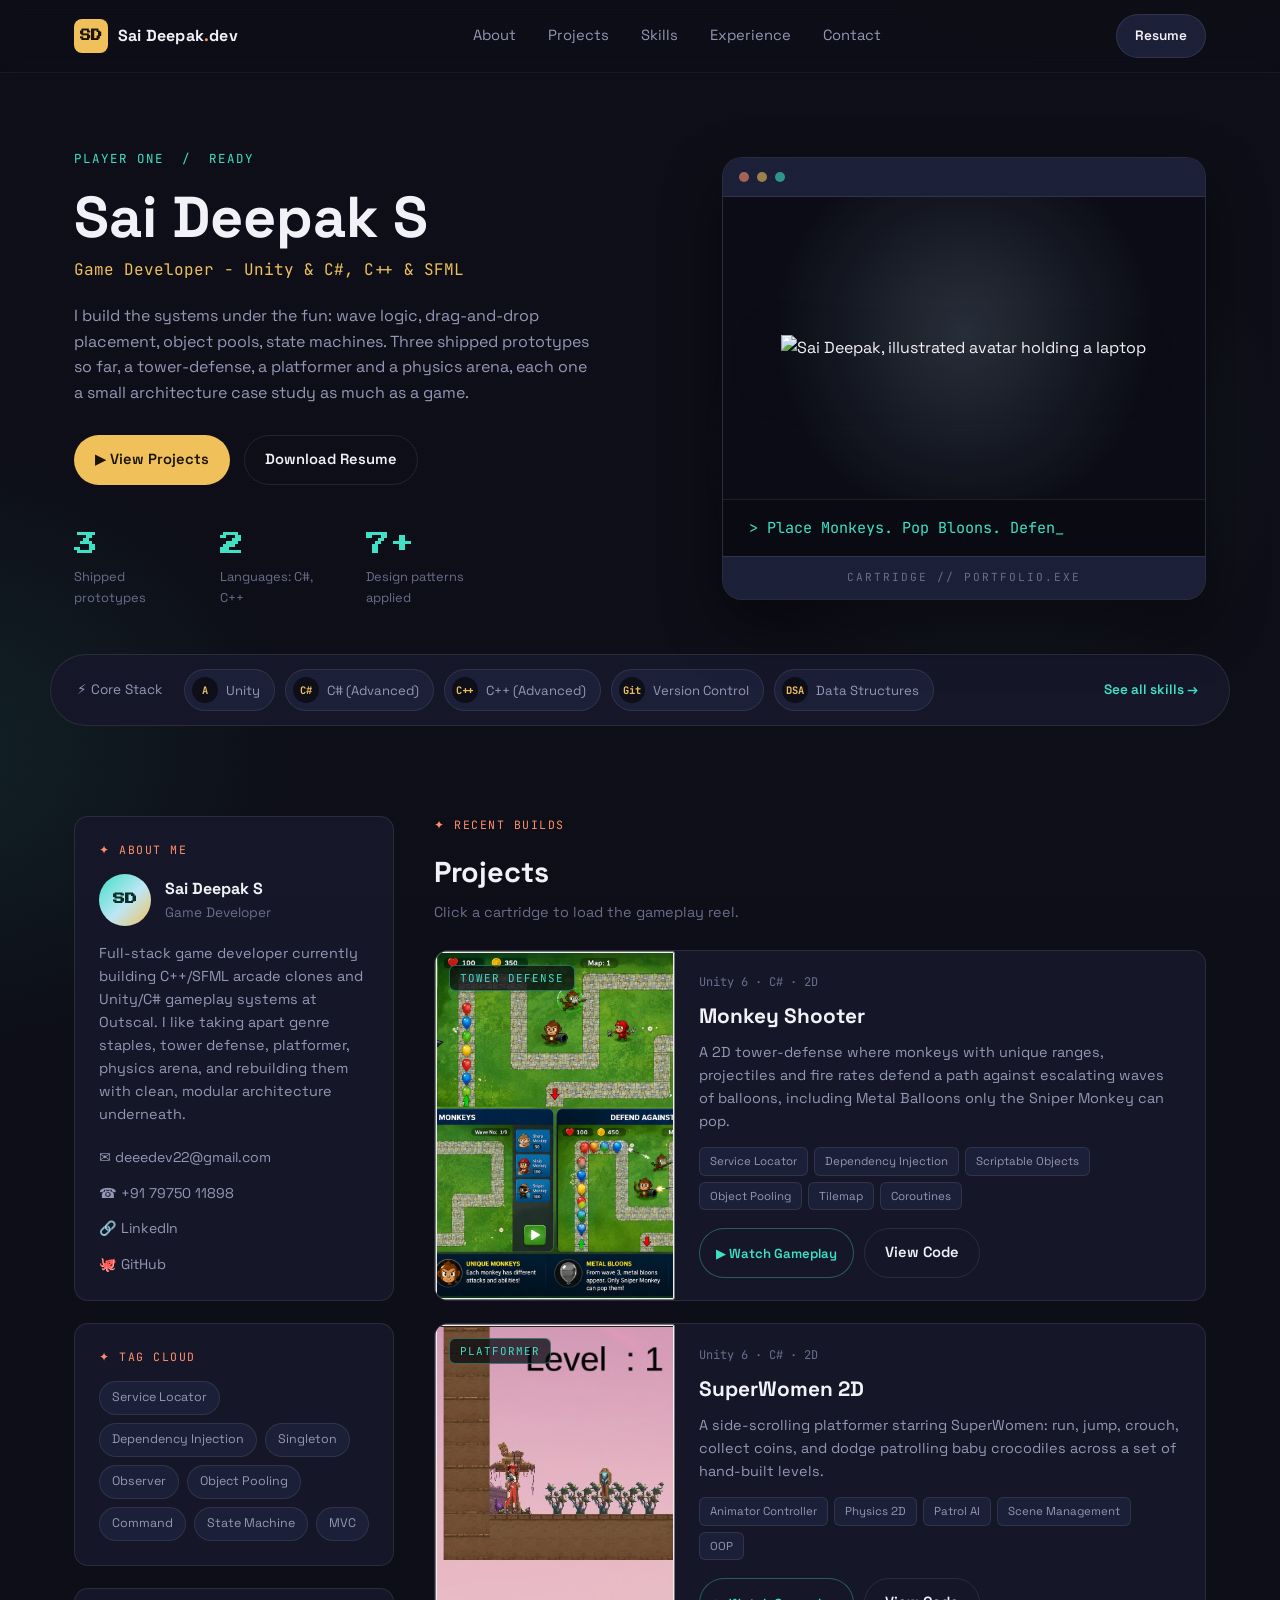
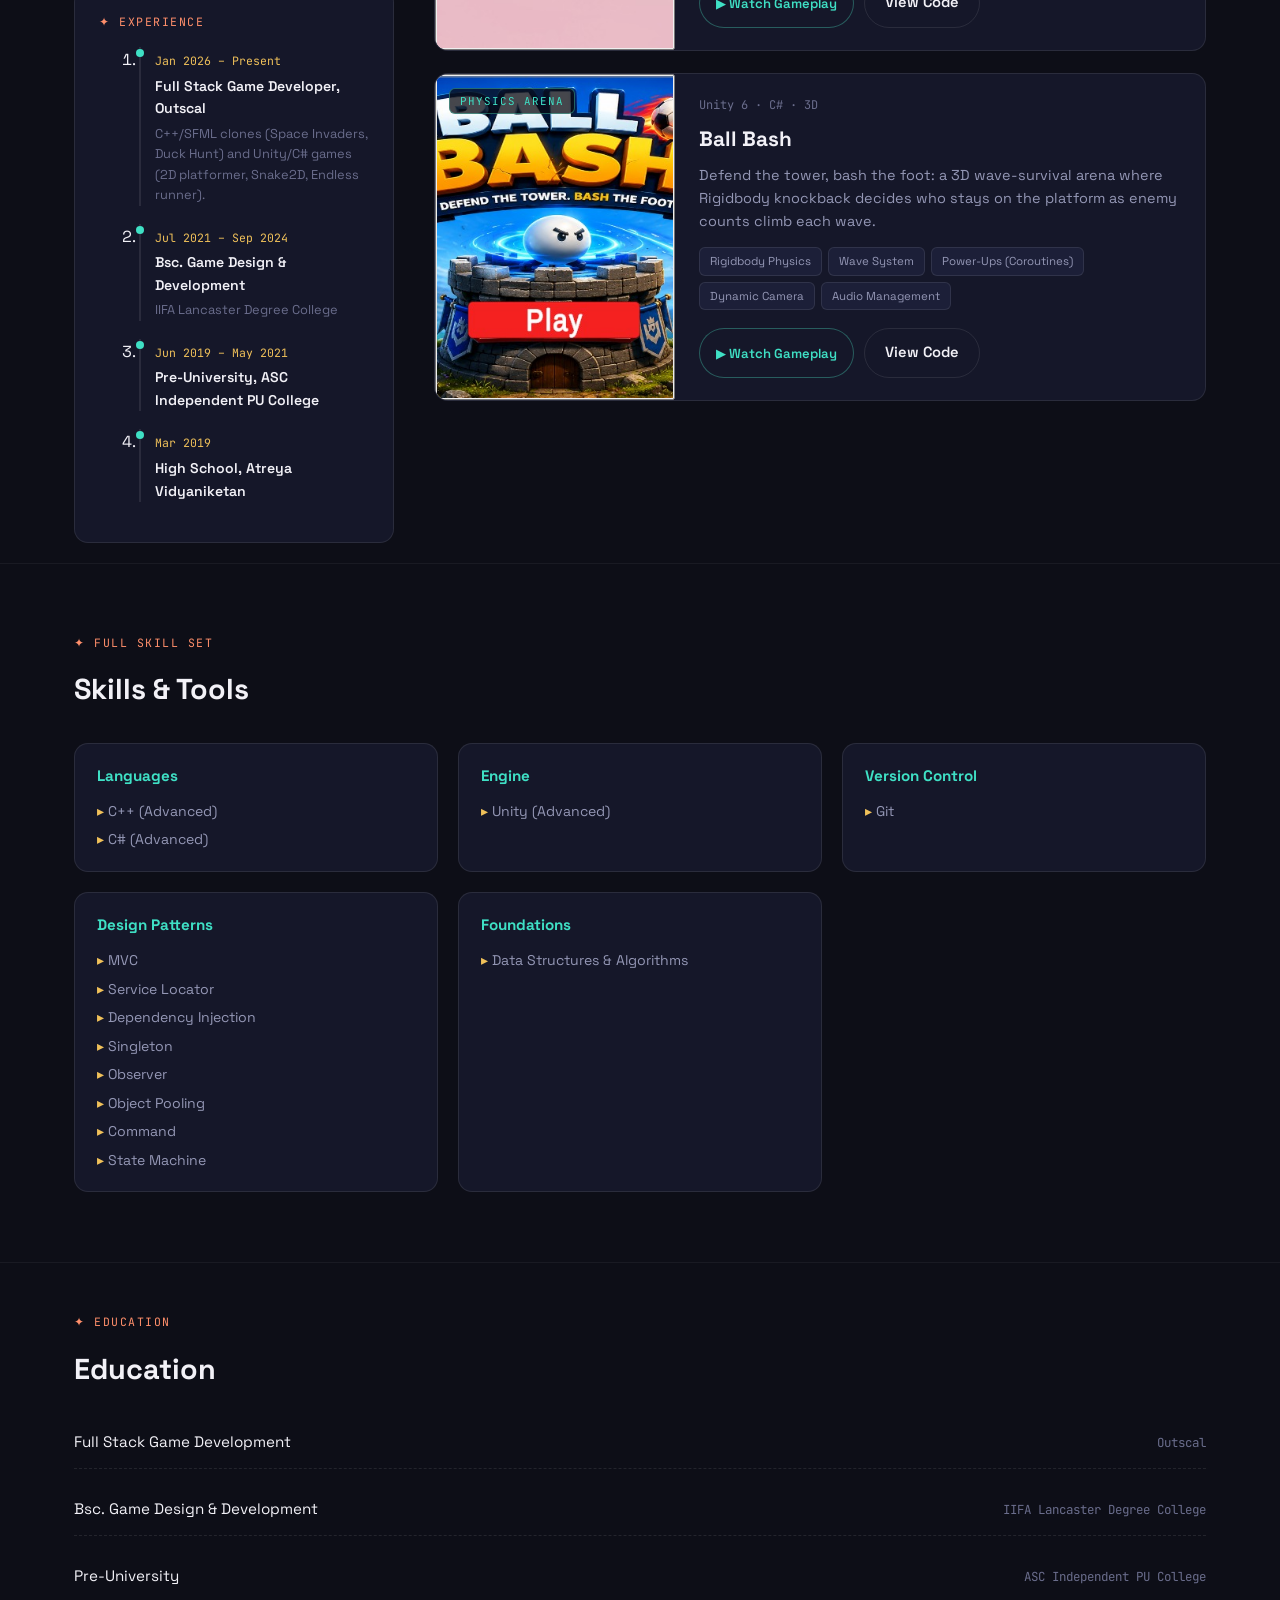
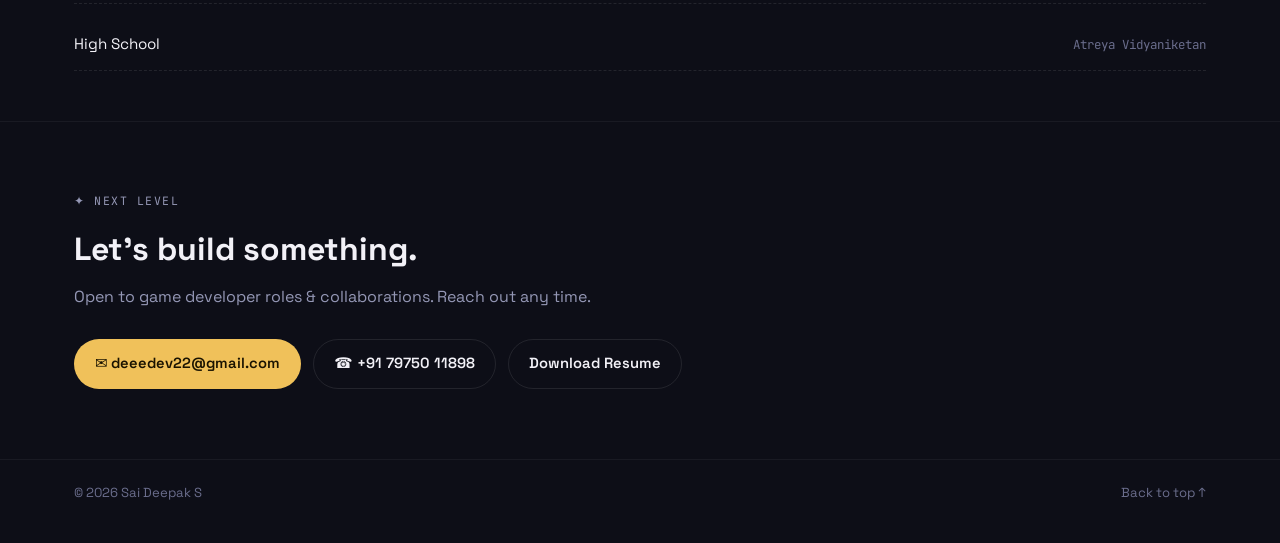
==== index.html @ 789a43ec "start" ====
<!DOCTYPE html>
<html lang="en">
<head>
<meta charset="UTF-8" />
<meta name="viewport" content="width=device-width, initial-scale=1.0" />
<title>Sai Deepak S - Game Developer</title>
<meta name="description" content="Sai Deepak S - Unity &amp; C# game developer. Monkey Shooter, SuperWomen 2D, Ball Bash and more." />

<link rel="preconnect" href="https://fonts.googleapis.com">
<link rel="preconnect" href="https://fonts.gstatic.com" crossorigin>
<link href="https://fonts.googleapis.com/css2?family=Press+Start+2P&family=Space+Grotesk:wght@400;500;600;700&family=JetBrains+Mono:wght@400;500&display=swap" rel="stylesheet">

<link rel="stylesheet" href="style.css" />
</head>
<body>

<div class="scanlines" aria-hidden="true"></div>

<header class="navbar" id="top">
  <div class="wrap navbar__inner">
    <a href="#top" class="logo">
      <span class="logo__mark">SD</span>
      <span class="logo__text">Sai Deepak<span class="logo__dot">.</span>dev</span>
    </a>

    <nav class="navlinks" id="navlinks">
      <a href="#about">About</a>
      <a href="#projects">Projects</a>
      <a href="#skills">Skills</a>
      <a href="#experience">Experience</a>
      <a href="#contact">Contact</a>
    </nav>

    <div class="navbar__actions">
      <a class="btn btn--ghost" href="assets/DeepakSubramanian_Resume.pdf" target="_blank" rel="noopener">Resume</a>
      <button class="navtoggle" id="navToggle" aria-label="Toggle menu" aria-expanded="false">
        <span></span><span></span><span></span>
      </button>
    </div>
  </div>
</header>

<section class="hero" id="about">
  <div class="wrap hero__inner">
    <div class="hero__text" data-reveal>
      <p class="eyebrow">PLAYER ONE &nbsp;/&nbsp; READY</p>
      <h1 class="hero__title">Sai Deepak S</h1>
      <p class="hero__role">Game Developer - Unity &amp; C#, C++ &amp; SFML</p>
      <p class="hero__bio">
        I build the systems under the fun: wave logic, drag‑and‑drop placement,
        object pools, state machines. Three shipped prototypes so far,
        a tower-defense, a platformer and a physics arena, each one a small
        architecture case study as much as a game.
      </p>

      <div class="hero__cta">
        <a href="#projects" class="btn btn--primary">▶ View Projects</a>
        <a href="assets/DeepakSubramanian_Resume.pdf" target="_blank" rel="noopener" class="btn btn--outline">Download Resume</a>
      </div>

      <dl class="hero__stats">
        <div><dt>3</dt><dd>Shipped prototypes</dd></div>
        <div><dt>2</dt><dd>Languages: C#, C++</dd></div>
        <div><dt>7+</dt><dd>Design patterns applied</dd></div>
      </dl>
    </div>

    <div class="hero__console" data-reveal>
      <div class="console">
        <div class="console__bezel">
          <div class="console__dot"></div>
          <div class="console__dot"></div>
          <div class="console__dot"></div>
        </div>
        <div class="console__screen console__screen--avatar">
          <picture>
            <img src="assets/avathar.png" alt="Sai Deepak, illustrated avatar holding a laptop" class="avatar-portrait" />
          </picture>
        </div>
        <div class="console__terminal">
          <p class="console__line">&gt; <span id="typewriter"></span><span class="cursor">_</span></p>
        </div>
        <div class="console__label">CARTRIDGE&nbsp;// PORTFOLIO.EXE</div>
      </div>
    </div>
  </div>
</section>

<section class="techstrip" aria-label="Core tech stack">
  <div class="wrap techstrip__inner">
    <p class="techstrip__label">⚡ Core Stack</p>
    <ul class="pillrow">
      <li class="pill"><span class="pill__count">A</span>Unity</li>
      <li class="pill"><span class="pill__count">C#</span>C# (Advanced)</li>
      <li class="pill"><span class="pill__count">C++</span>C++ (Advanced)</li>
      <li class="pill"><span class="pill__count">Git</span>Version Control</li>
      <li class="pill"><span class="pill__count">DSA</span>Data Structures</li>
    </ul>
    <a href="#skills" class="btn btn--small">See all skills →</a>
  </div>
</section>

<main class="wrap layout">

  <aside class="sidebar">

    <div class="card card--about">
      <p class="card__kicker">✦ About Me</p>
      <div class="about__top">
        <div class="avatar">SD</div>
        <div>
          <p class="about__name">Sai Deepak S</p>
          <p class="about__role">Game Developer</p>
        </div>
      </div>
      <p class="about__bio">
        Full-stack game developer currently building C++/SFML arcade clones
        and Unity/C# gameplay systems at Outscal. I like taking apart genre
        staples, tower defense, platformer, physics arena, and rebuilding
        them with clean, modular architecture underneath.
      </p>
      <ul class="about__links">
        <li><a href="mailto:deeedev22@gmail.com">✉ deeedev22@gmail.com</a></li>
        <li><a href="tel:+917975011898">☎ +91 79750 11898</a></li>
        <li><a href="https://www.linkedin.com/in/deepak-subramanian-85417341a/" target="_blank" rel="noopener">🔗 LinkedIn</a></li>
        <li><a href="https://github.com/DeepakSubramanian22" target="_blank" rel="noopener">🐙 GitHub</a></li>
      </ul>
    </div>

    <div class="card">
      <p class="card__kicker">✦ Tag Cloud</p>
      <ul class="tagcloud">
        <li>Service Locator</li>
        <li>Dependency Injection</li>
        <li>Singleton</li>
        <li>Observer</li>
        <li>Object Pooling</li>
        <li>Command</li>
        <li>State Machine</li>
        <li>MVC</li>
      </ul>
    </div>

    <div class="card" id="experience">
      <p class="card__kicker">✦ Experience</p>
      <ol class="timeline">
        <li>
          <span class="timeline__date">Jan 2026 – Present</span>
          <p class="timeline__role">Full Stack Game Developer, Outscal</p>
          <p class="timeline__desc">C++/SFML clones (Space Invaders, Duck Hunt) and Unity/C# games (2D platformer, Snake2D, Endless runner).</p>
        </li>
        <li>
          <span class="timeline__date">Jul 2021 – Sep 2024</span>
          <p class="timeline__role">Bsc. Game Design &amp; Development</p>
          <p class="timeline__desc">IIFA Lancaster Degree College</p>
        </li>
        <li>
          <span class="timeline__date">Jun 2019 – May 2021</span>
          <p class="timeline__role">Pre‑University, ASC Independent PU College</p>
        </li>
        <li>
          <span class="timeline__date">Mar 2019</span>
          <p class="timeline__role">High School, Atreya Vidyaniketan</p>
        </li>
      </ol>
    </div>

  </aside>

  <section class="projects" id="projects">
    <div class="projects__head">
      <p class="card__kicker">✦ Recent Builds</p>
      <h2>Projects</h2>
      <p class="projects__sub">Click a cartridge to load the gameplay reel.</p>
    </div>

    <div class="cartlist" id="cartlist">
    </div>
  </section>

</main>

<section class="skills" id="skills">
  <div class="wrap">
    <p class="card__kicker">✦ Full Skill Set</p>
    <h2>Skills &amp; Tools</h2>

    <div class="skillsgrid">
      <div class="skillblock">
        <h3>Languages</h3>
        <ul><li>C++ (Advanced)</li><li>C# (Advanced)</li></ul>
      </div>
      <div class="skillblock">
        <h3>Engine</h3>
        <ul><li>Unity (Advanced)</li></ul>
      </div>
      <div class="skillblock">
        <h3>Version Control</h3>
        <ul><li>Git</li></ul>
      </div>
      <div class="skillblock">
        <h3>Design Patterns</h3>
        <ul><li>MVC</li><li>Service Locator</li><li>Dependency Injection</li><li>Singleton</li><li>Observer</li><li>Object Pooling</li><li>Command</li><li>State Machine</li></ul>
      </div>
      <div class="skillblock">
        <h3>Foundations</h3>
        <ul><li>Data Structures &amp; Algorithms</li></ul>
      </div>
    </div>
  </div>
</section>

<section class="education">
  <div class="wrap">
    <p class="card__kicker">✦ Education</p>
    <h2>Education</h2>
    <ul class="edulist">
      <li><span>Full Stack Game Development</span><small>Outscal</small></li>
      <li><span>Bsc. Game Design &amp; Development</span><small>IIFA Lancaster Degree College</small></li>
      <li><span>Pre‑University</span><small>ASC Independent PU College</small></li>
      <li><span>High School</span><small>Atreya Vidyaniketan</small></li>
    </ul>
  </div>
</section>

<section class="contact" id="contact">
  <div class="wrap contact__inner">
    <div>
      <p class="card__kicker">✦ Next Level</p>
      <h2>Let's build something.</h2>
      <p>Open to game developer roles &amp; collaborations. Reach out any time.</p>
    </div>
    <div class="contact__actions">
      <a class="btn btn--primary" href="mailto:deeedev22@gmail.com">✉ deeedev22@gmail.com</a>
      <a class="btn btn--outline" href="tel:+917975011898">☎ +91 79750 11898</a>
      <a class="btn btn--outline" href="assets/DeepakSubramanian_Resume.pdf" target="_blank" rel="noopener">Download Resume</a>
    </div>
  </div>
</section>

<footer class="footer">
  <div class="wrap footer__inner">
    <span>© <span id="year"></span> Sai Deepak S</span>
    <a href="#top">Back to top ↑</a>
  </div>
</footer>

<div class="modal" id="modal" aria-hidden="true">
  <div class="modal__backdrop" data-close></div>
  <div class="modal__panel console console--modal" role="dialog" aria-modal="true" aria-labelledby="modalTitle">
    <div class="console__bezel">
      <div class="console__dot"></div>
      <div class="console__dot"></div>
      <div class="console__dot"></div>
      <button class="modal__close" data-close aria-label="Close">✕</button>
    </div>
    <div class="console__screen console__screen--video">
      <video id="modalVideo" controls playsinline preload="none">
        Your browser does not support the video tag.
      </video>
      <div class="console__nofile" id="noFileMsg" hidden>
        <p>NO SIGNAL</p>
        <p class="console__nofile-sub">Drop <code id="missingFile">video.mp4</code> into <code>assets/videos/</code> to load this reel.</p>
      </div>
    </div>
    <div class="console__label" id="modalTitle">NOW PLAYING</div>
  </div>
</div>

<script src="script.js"></script>
</body>
</html>
---- style.css ----
:root{
  --bg:            #0D0E17;
  --surface:       #151729;
  --surface-2:     #1C1F38;
  --border:        rgba(255,255,255,0.09);
  --border-soft:   rgba(255,255,255,0.05);

  --amber:         #F0C15A;
  --teal:          #3FE0C5;
  --pink:          #FF8F6B;
  --skyglow:       #BFE6F5;

  --text:          #F2F1F7;
  --text-muted:    #9497B5;
  --text-faint:    #6A6D8C;

  --font-display:  'Press Start 2P', monospace;
  --font-body:     'Space Grotesk', system-ui, sans-serif;
  --font-mono:     'JetBrains Mono', monospace;

  --radius-lg: 20px;
  --radius-md: 14px;
  --radius-sm: 8px;

  --maxw: 1180px;
}

*{ box-sizing:border-box; }
html{ scroll-behavior:smooth; }
body{
  margin:0;
  background:var(--bg);
  color:var(--text);
  font-family:var(--font-body);
  line-height:1.6;
  -webkit-font-smoothing:antialiased;
}
img{ max-width:100%; display:block; }
a{ color:inherit; text-decoration:none; }
ul{ margin:0; padding:0; list-style:none; }
h1,h2,h3{ margin:0; font-weight:700; }
p{ margin:0; }

.wrap{
  max-width:var(--maxw);
  margin:0 auto;
  padding:0 24px;
}

@media (prefers-reduced-motion: reduce){
  *{ animation-duration:0.001ms !important; animation-iteration-count:1 !important; transition-duration:0.001ms !important; scroll-behavior:auto !important; }
}

body{
  background-image:
    radial-gradient(600px 400px at 85% -5%, rgba(240,193,90,0.10), transparent 60%),
    radial-gradient(600px 500px at -5% 20%, rgba(63,224,197,0.09), transparent 60%),
    radial-gradient(500px 420px at 78% 12%, rgba(191,230,245,0.07), transparent 60%);
  background-repeat:no-repeat;
}

.scanlines{
  position:fixed; inset:0; pointer-events:none; z-index:2000;
  background:repeating-linear-gradient(
    to bottom,
    rgba(255,255,255,0.018) 0px,
    rgba(255,255,255,0.018) 1px,
    transparent 1px,
    transparent 3px
  );
  mix-blend-mode:overlay;
  opacity:0.5;
}

.btn{
  display:inline-flex; align-items:center; gap:6px;
  font-family:var(--font-body); font-weight:600; font-size:0.92rem;
  padding:12px 20px; border-radius:999px;
  border:1px solid transparent; cursor:pointer;
  transition:transform .15s ease, box-shadow .15s ease, background .15s ease, color .15s ease;
  white-space:nowrap;
}
.btn:hover{ transform:translateY(-2px); }
.btn:active{ transform:translateY(0); }

.btn--primary{
  background:var(--amber); color:#1A1300;
  box-shadow:0 0 0 0 rgba(255,184,77,0.0);
}
.btn--primary:hover{ box-shadow:0 8px 24px rgba(255,184,77,0.28); }

.btn--outline{
  background:transparent; color:var(--text);
  border:1px solid var(--border);
}
.btn--outline:hover{ border-color:var(--teal); color:var(--teal); }

.btn--ghost{
  background:var(--surface-2); color:var(--text);
  border:1px solid var(--border);
  font-size:0.85rem; padding:10px 18px;
}
.btn--ghost:hover{ border-color:var(--amber); color:var(--amber); }

.btn--small{
  background:transparent; color:var(--teal);
  padding:8px 4px; font-size:0.85rem;
}
.btn--small:hover{ text-decoration:underline; }

.btn--cart{
  background:var(--surface); color:var(--teal);
  border:1px solid rgba(76,224,192,0.35);
  font-size:0.82rem; padding:10px 16px;
}
.btn--cart:hover{ background:rgba(76,224,192,0.12); }

.navbar{
  position:sticky; top:0; z-index:1000;
  background:rgba(13,14,23,0.85);
  backdrop-filter:blur(10px);
  border-bottom:1px solid var(--border-soft);
}
.navbar__inner{
  display:flex; align-items:center; justify-content:space-between;
  height:72px;
}
.logo{ display:flex; align-items:center; gap:10px; font-weight:700; }
.logo__mark{
  display:grid; place-items:center;
  width:34px; height:34px; border-radius:8px;
  background:var(--amber); color:#1A1300;
  font-family:var(--font-display); font-size:0.7rem;
}
.logo__text{ font-size:1rem; letter-spacing:0.2px; }
.logo__dot{ color:var(--pink); }

.navlinks{ display:flex; gap:32px; }
.navlinks a{ font-size:0.92rem; color:var(--text-muted); transition:color .15s; }
.navlinks a:hover{ color:var(--teal); }

.navbar__actions{ display:flex; align-items:center; gap:14px; }
.navtoggle{
  display:none; flex-direction:column; gap:5px;
  background:none; border:none; cursor:pointer; padding:6px;
}
.navtoggle span{ width:22px; height:2px; background:var(--text); border-radius:2px; }

.hero{ padding:76px 0 40px; }
.hero__inner{
  display:grid; grid-template-columns:1.1fr 0.9fr; gap:56px; align-items:center;
}
.eyebrow{
  font-family:var(--font-mono); font-size:0.78rem; letter-spacing:2px;
  color:var(--teal); margin-bottom:18px; text-transform:uppercase;
}
.hero__title{
  font-size:clamp(2.4rem, 5vw, 3.6rem); line-height:1.05;
  margin-bottom:10px;
}
.hero__role{
  font-family:var(--font-mono); color:var(--amber);
  font-size:1rem; margin-bottom:20px;
}
.hero__bio{ color:var(--text-muted); max-width:520px; margin-bottom:30px; }
.hero__cta{ display:flex; gap:14px; flex-wrap:wrap; margin-bottom:40px; }

.hero__stats{ display:flex; gap:36px; margin:0; }
.hero__stats dt{
  font-family:var(--font-display); font-size:1.5rem; color:var(--teal); margin-bottom:4px;
}
.hero__stats dd{ margin:0; font-size:0.8rem; color:var(--text-faint); max-width:110px; }

.console{
  background:var(--surface);
  border:1px solid var(--border);
  border-radius:var(--radius-lg);
  padding:0;
  box-shadow:0 24px 60px rgba(0,0,0,0.45);
  overflow:hidden;
}
.console__bezel{
  display:flex; gap:8px; align-items:center;
  padding:14px 16px; background:var(--surface-2);
  border-bottom:1px solid var(--border);
  position:relative;
}
.console__dot{ width:10px; height:10px; border-radius:50%; background:var(--text-faint); opacity:0.6; }
.console__dot:nth-child(1){ background:var(--pink); }
.console__dot:nth-child(2){ background:var(--amber); }
.console__dot:nth-child(3){ background:var(--teal); }

.console__screen{
  aspect-ratio:16/10;
  background:
    radial-gradient(circle at 30% 20%, rgba(63,224,197,0.10), transparent 55%),
    #090A12;
  display:flex; align-items:flex-start; justify-content:flex-start;
  padding:26px;
  position:relative;
}

.console__screen--avatar{
  align-items:center; justify-content:center;
  padding:18px;
  background:
    radial-gradient(circle at 50% 45%, rgba(191,230,245,0.16), transparent 65%),
    #0B0C16;
}
.avatar-portrait{
  width:100%; height:100%; object-fit:contain;
  filter:drop-shadow(0 18px 30px rgba(0,0,0,0.35));
}

.console__terminal{
  padding:16px 26px;
  background:#090A12;
  border-top:1px solid var(--border);
}
.console__line{
  font-family:var(--font-mono); color:var(--teal); font-size:0.95rem; margin:0;
}
.cursor{ animation:blink 1s steps(1) infinite; }
@keyframes blink{ 50%{ opacity:0; } }

.console__label{
  font-family:var(--font-mono); font-size:0.7rem; letter-spacing:2px;
  color:var(--text-faint); text-align:center; padding:12px;
  border-top:1px solid var(--border);
  background:var(--surface-2);
}

.techstrip{ padding:6px 0 30px; }
.techstrip__inner{
  background:var(--surface);
  border:1px solid var(--border);
  border-radius:999px;
  display:flex; align-items:center; gap:22px;
  padding:14px 26px;
  flex-wrap:wrap;
}
.techstrip__label{ font-size:0.85rem; color:var(--text-muted); white-space:nowrap; }
.pillrow{ display:flex; gap:10px; flex-wrap:wrap; flex:1; }
.pill{
  display:flex; align-items:center; gap:8px;
  background:var(--surface-2); border:1px solid var(--border);
  border-radius:999px; padding:7px 14px 7px 7px;
  font-size:0.82rem; color:var(--text-muted);
}
.pill__count{
  display:grid; place-items:center;
  width:26px; height:26px; border-radius:50%;
  background:var(--bg); color:var(--amber);
  font-family:var(--font-mono); font-size:0.65rem; font-weight:700;
}

.layout{
  display:grid;
  grid-template-columns:320px 1fr;
  gap:40px;
  padding:60px 24px 20px;
}
.sidebar{ display:flex; flex-direction:column; gap:22px; }
.sidebar .card{ position:relative; }
.sidebar > .card:first-child{ position:sticky; top:96px; }

.card{
  background:var(--surface);
  border:1px solid var(--border);
  border-radius:var(--radius-md);
  padding:24px;
}
.card__kicker{
  font-family:var(--font-mono); font-size:0.72rem; letter-spacing:1.5px;
  color:var(--pink); text-transform:uppercase; margin-bottom:14px;
}

.about__top{ display:flex; align-items:center; gap:14px; margin-bottom:16px; }
.avatar{
  width:52px; height:52px; border-radius:50%;
  background:linear-gradient(135deg, var(--teal), var(--skyglow) 55%, var(--amber));
  display:grid; place-items:center; font-weight:700; color:#0B2E28;
  font-family:var(--font-display); font-size:0.75rem;
  flex-shrink:0;
}
.about__name{ font-weight:700; }
.about__role{ color:var(--text-faint); font-size:0.85rem; }
.about__bio{ color:var(--text-muted); font-size:0.9rem; margin-bottom:18px; }
.about__links{ display:flex; flex-direction:column; gap:10px; }
.about__links a{ font-size:0.88rem; color:var(--text-muted); transition:color .15s; }
.about__links a:hover{ color:var(--teal); }

.tagcloud{ display:flex; flex-wrap:wrap; gap:8px; }
.tagcloud li{
  font-size:0.78rem; padding:6px 12px; border-radius:999px;
  background:var(--surface-2); color:var(--text-muted);
  border:1px solid var(--border);
}

.timeline{ display:flex; flex-direction:column; gap:18px; }
.timeline li{ border-left:2px solid var(--border); padding-left:14px; position:relative; }
.timeline li::before{
  content:''; position:absolute; left:-5px; top:2px;
  width:8px; height:8px; border-radius:50%; background:var(--teal);
}
.timeline__date{ font-family:var(--font-mono); font-size:0.72rem; color:var(--amber); }
.timeline__role{ font-size:0.88rem; font-weight:600; margin-top:2px; }
.timeline__desc{ font-size:0.8rem; color:var(--text-faint); margin-top:4px; }

.projects__head h2{ font-size:1.8rem; margin:6px 0 6px; }
.projects__sub{ color:var(--text-faint); font-size:0.9rem; margin-bottom:26px; }

.cartlist{ display:flex; flex-direction:column; gap:22px; }

.cart{
  display:grid;
  grid-template-columns:240px 1fr;
  background:var(--surface);
  border:1px solid var(--border);
  border-radius:var(--radius-md);
  overflow:hidden;
  transition:border-color .2s ease, transform .2s ease, box-shadow .2s ease;
}
.cart:hover{
  border-color:rgba(76,224,192,0.4);
  transform:translateY(-3px);
  box-shadow:0 18px 40px rgba(0,0,0,0.35);
}

.cart__thumb{
  position:relative; overflow:hidden;
  min-height:170px;
}
.cart__thumb img{
  width:100%; height:100%; object-fit:cover;
  position:absolute; inset:0;
}
.cart__tag{
  position:absolute; top:12px; left:12px; z-index:2;
  font-family:var(--font-mono); font-size:0.68rem; letter-spacing:1px;
  padding:5px 10px; border-radius:6px;
  background:rgba(9,10,18,0.75); color:var(--teal);
  border:1px solid rgba(76,224,192,0.4);
  text-transform:uppercase;
}
.cart__play{
  position:absolute; inset:0; z-index:3;
  display:flex; align-items:center; justify-content:center;
  background:rgba(9,10,18,0.0);
  opacity:0; transition:opacity .2s ease, background .2s ease;
}
.cart:hover .cart__play{ opacity:1; background:rgba(9,10,18,0.45); }
.cart__playicon{
  width:52px; height:52px; border-radius:50%;
  background:var(--amber); color:#1A1300;
  display:grid; place-items:center; font-size:1.1rem;
}

.cart__body{ padding:22px 24px; display:flex; flex-direction:column; }
.cart__meta{ display:flex; gap:10px; color:var(--text-faint); font-size:0.75rem; margin-bottom:8px; font-family:var(--font-mono); }
.cart__title{ font-size:1.3rem; margin-bottom:8px; }
.cart__excerpt{ color:var(--text-muted); font-size:0.9rem; margin-bottom:14px; }
.cart__techs{ display:flex; flex-wrap:wrap; gap:6px; margin-bottom:18px; }
.cart__techs li{
  font-size:0.72rem; padding:4px 10px; border-radius:6px;
  background:var(--surface-2); color:var(--text-muted); border:1px solid var(--border);
}
.cart__actions{ display:flex; gap:10px; margin-top:auto; flex-wrap:wrap; }

.skills{ padding:70px 0; border-top:1px solid var(--border-soft); }
.skills h2{ font-size:1.8rem; margin:6px 0 30px; }
.skillsgrid{
  display:grid; grid-template-columns:repeat(3, 1fr); gap:20px;
}
.skillblock{
  background:var(--surface); border:1px solid var(--border);
  border-radius:var(--radius-md); padding:20px 22px;
}
.skillblock h3{ font-size:0.95rem; color:var(--teal); margin-bottom:12px; }
.skillblock ul{ display:flex; flex-direction:column; gap:6px; }
.skillblock li{ font-size:0.88rem; color:var(--text-muted); }
.skillblock li::before{ content:'▸ '; color:var(--amber); }

.education{ padding:50px 0; border-top:1px solid var(--border-soft); }
.education h2{ font-size:1.8rem; margin:6px 0 24px; }
.edulist{ display:flex; flex-direction:column; gap:14px; }
.edulist li{
  display:flex; justify-content:space-between; align-items:baseline;
  padding:14px 0; border-bottom:1px dashed var(--border);
  font-size:0.95rem;
}
.edulist small{ color:var(--text-faint); font-family:var(--font-mono); font-size:0.78rem; }

.contact{ padding:70px 0; border-top:1px solid var(--border-soft); }
.contact__inner{
  display:flex; justify-content:space-between; align-items:center; gap:30px; flex-wrap:wrap;
}
.contact h2{ font-size:2rem; margin:8px 0 8px; }
.contact p{ color:var(--text-muted); }
.contact__actions{ display:flex; gap:12px; flex-wrap:wrap; }

.footer{ border-top:1px solid var(--border-soft); padding:22px 0 40px; }
.footer__inner{
  display:flex; justify-content:space-between; font-size:0.82rem; color:var(--text-faint);
  flex-wrap:wrap; gap:10px;
}
.footer a:hover{ color:var(--teal); }

.modal{
  position:fixed; inset:0; z-index:3000;
  display:none; align-items:center; justify-content:center;
  padding:24px;
}
.modal.is-open{ display:flex; }
.modal__backdrop{
  position:absolute; inset:0;
  background:rgba(5,6,10,0.82);
  backdrop-filter:blur(4px);
}
.modal__panel{
  position:relative; z-index:1;
  width:min(880px, 100%);
}
.console--modal .console__screen--video{
  aspect-ratio:16/9; padding:0; background:#000;
  display:flex; align-items:center; justify-content:center;
}
.console--modal video{ width:100%; height:100%; object-fit:contain; background:#000; }
.modal__close{
  position:absolute; right:10px; top:8px;
  background:none; border:none; color:var(--text-faint); cursor:pointer;
  font-size:1rem;
}
.modal__close:hover{ color:var(--pink); }

.console__nofile{
  text-align:center; color:var(--text-faint); font-family:var(--font-mono);
  padding:20px;
}
.console__nofile p:first-child{ color:var(--pink); font-family:var(--font-display); font-size:0.9rem; margin-bottom:10px; letter-spacing:2px; }
.console__nofile-sub{ font-size:0.8rem; }
.console__nofile code{ color:var(--teal); }

[data-reveal]{
  opacity:0; transform:translateY(18px);
  transition:opacity .6s ease, transform .6s ease;
}
[data-reveal].is-visible{ opacity:1; transform:translateY(0); }

@media (max-width:980px){
  .layout{ grid-template-columns:1fr; }
  .sidebar > .card:first-child{ position:static; }
  .hero__inner{ grid-template-columns:1fr; }
  .skillsgrid{ grid-template-columns:repeat(2,1fr); }
}

@media (max-width:720px){
  .navlinks{
    position:absolute; top:72px; left:0; right:0;
    background:var(--bg); border-bottom:1px solid var(--border);
    flex-direction:column; padding:16px 24px; gap:16px;
    display:none;
  }
  .navlinks.is-open{ display:flex; }
  .navtoggle{ display:flex; }
  .btn--ghost{ display:none; }

  .cart{ grid-template-columns:1fr; }
  .cart__thumb{ min-height:200px; }
  .hero__stats{ gap:22px; flex-wrap:wrap; }
  .skillsgrid{ grid-template-columns:1fr; }
  .contact__inner{ flex-direction:column; align-items:flex-start; }
}
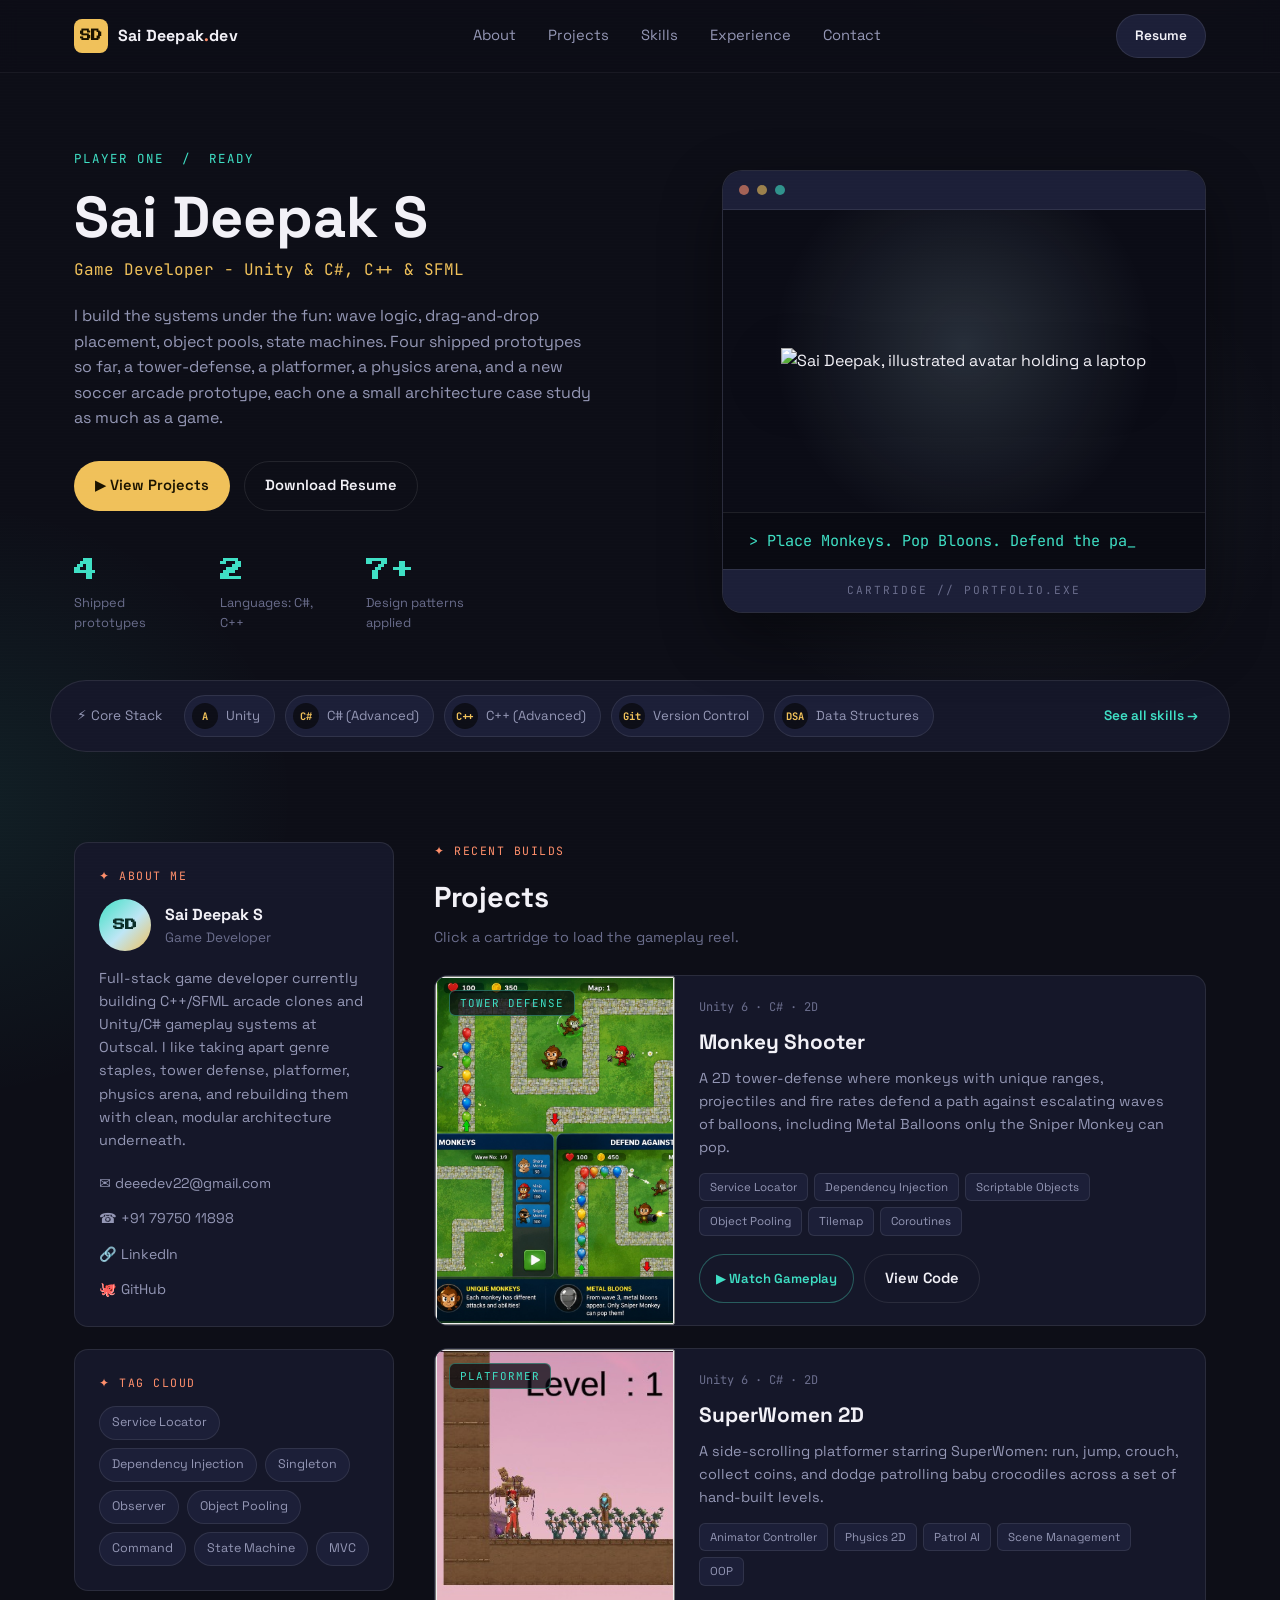
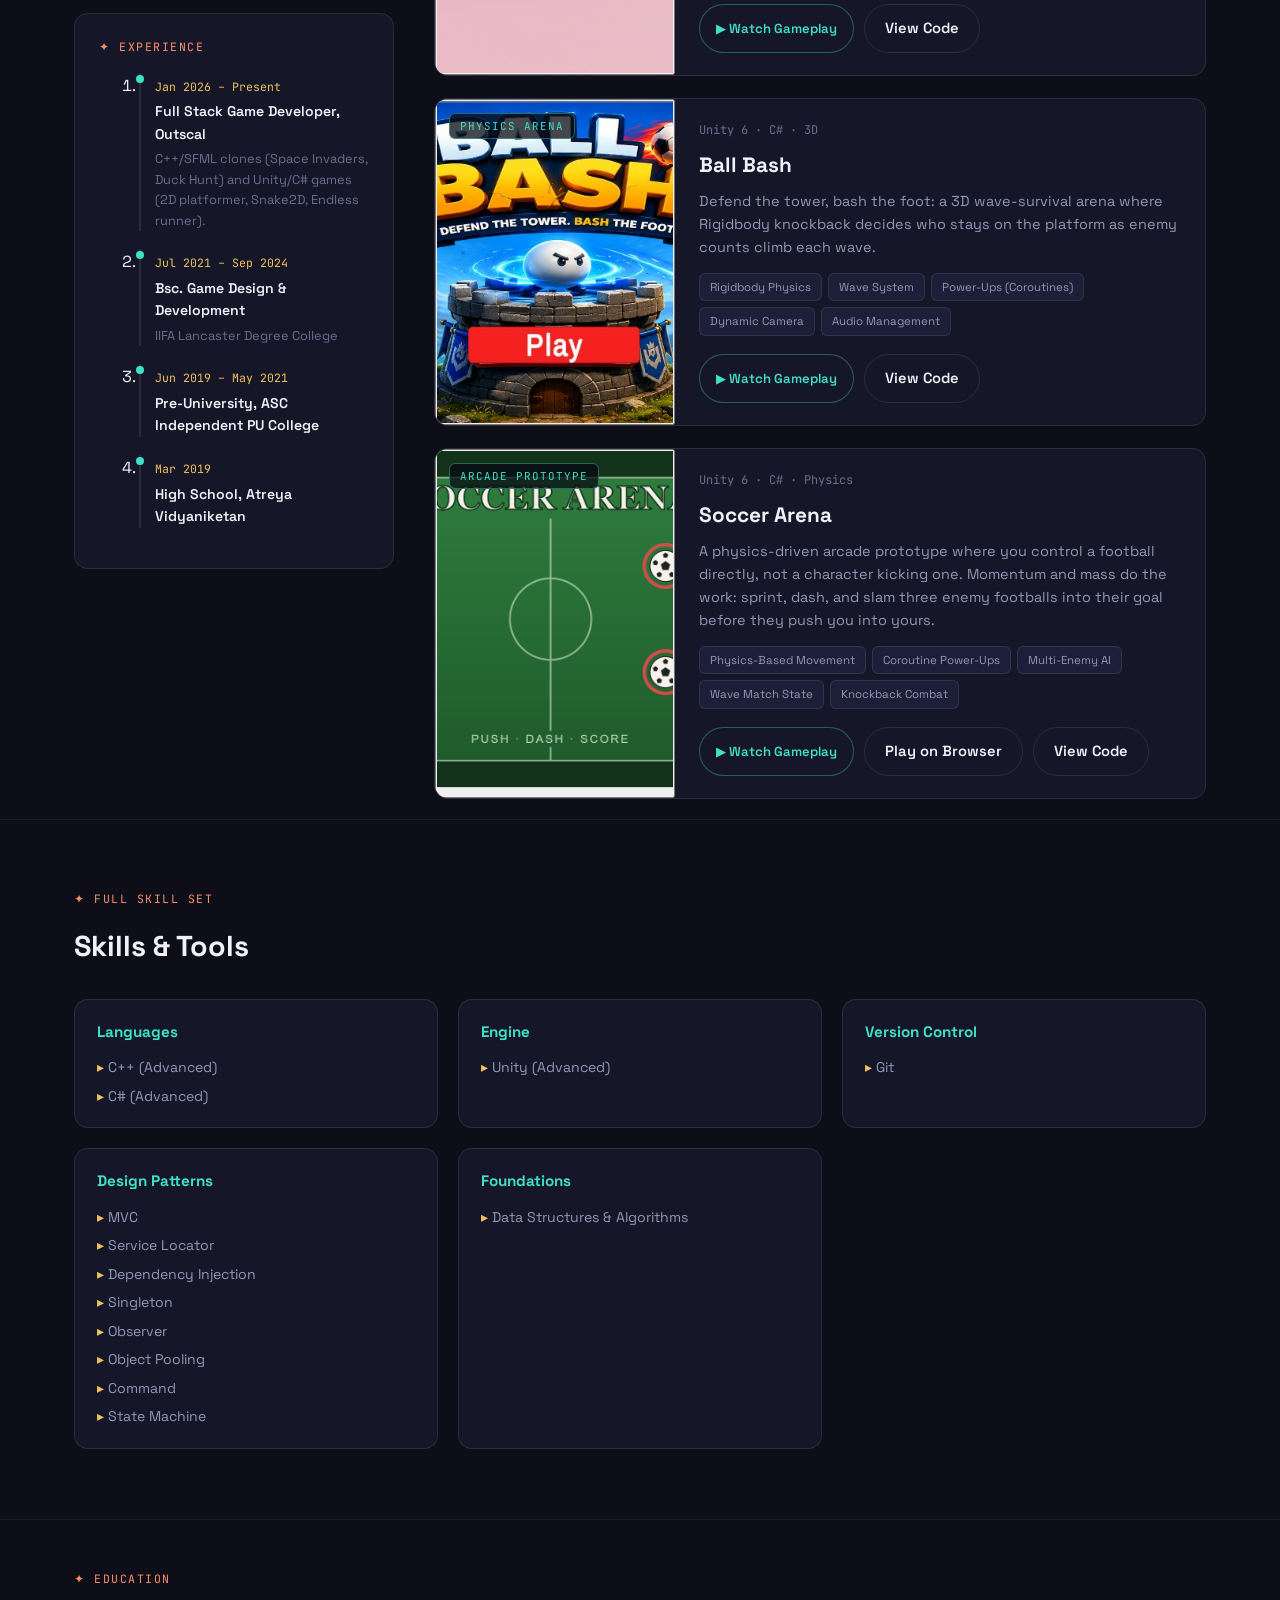
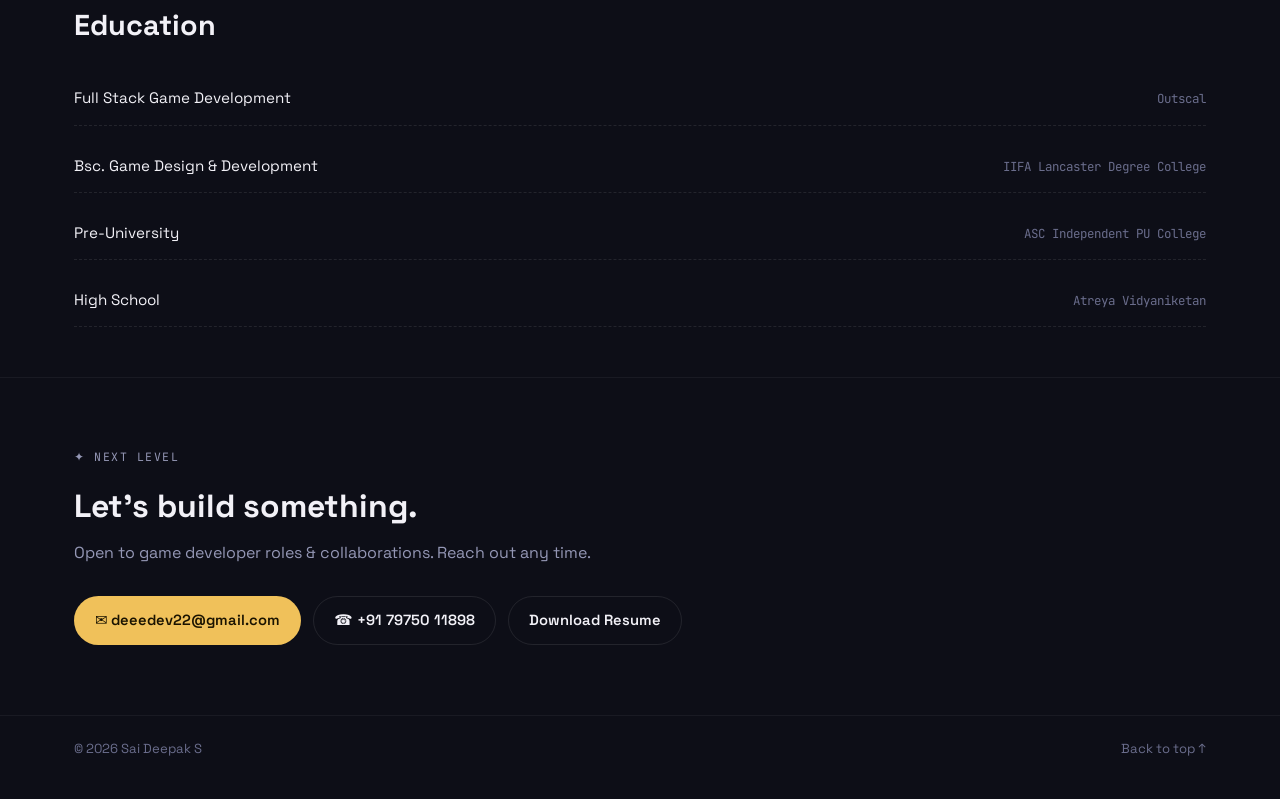
==== commit 510abc44: "Add Soccer Arena project card and assets" ====
--- a/index.html
+++ b/index.html
@@ -48,9 +48,9 @@
       <p class="hero__role">Game Developer - Unity &amp; C#, C++ &amp; SFML</p>
       <p class="hero__bio">
         I build the systems under the fun: wave logic, drag‑and‑drop placement,
-        object pools, state machines. Three shipped prototypes so far,
-        a tower-defense, a platformer and a physics arena, each one a small
-        architecture case study as much as a game.
+        object pools, state machines. Four shipped prototypes so far,
+        a tower-defense, a platformer, a physics arena, and a new soccer
+        arcade prototype, each one a small architecture case study as much as a game.
       </p>
 
       <div class="hero__cta">
@@ -59,7 +59,7 @@
       </div>
 
       <dl class="hero__stats">
-        <div><dt>3</dt><dd>Shipped prototypes</dd></div>
+        <div><dt>4</dt><dd>Shipped prototypes</dd></div>
         <div><dt>2</dt><dd>Languages: C#, C++</dd></div>
         <div><dt>7+</dt><dd>Design patterns applied</dd></div>
       </dl>
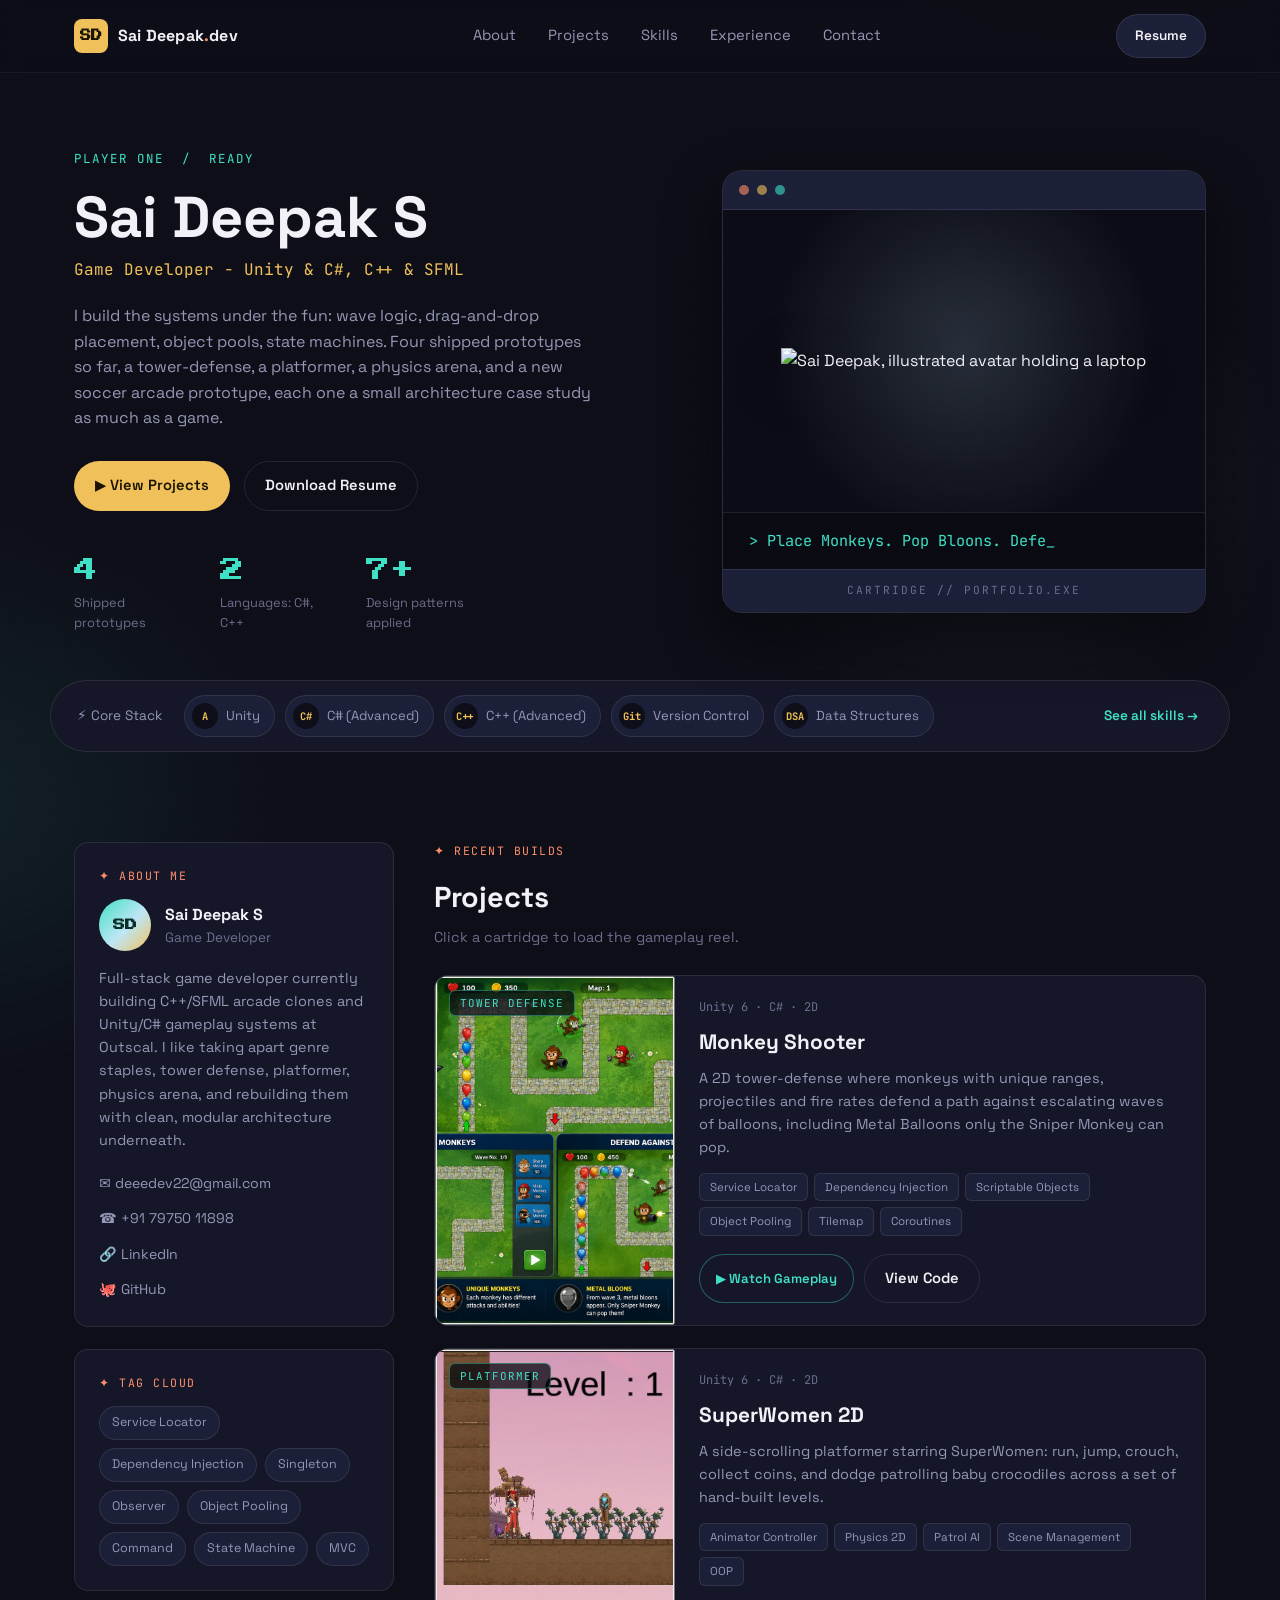
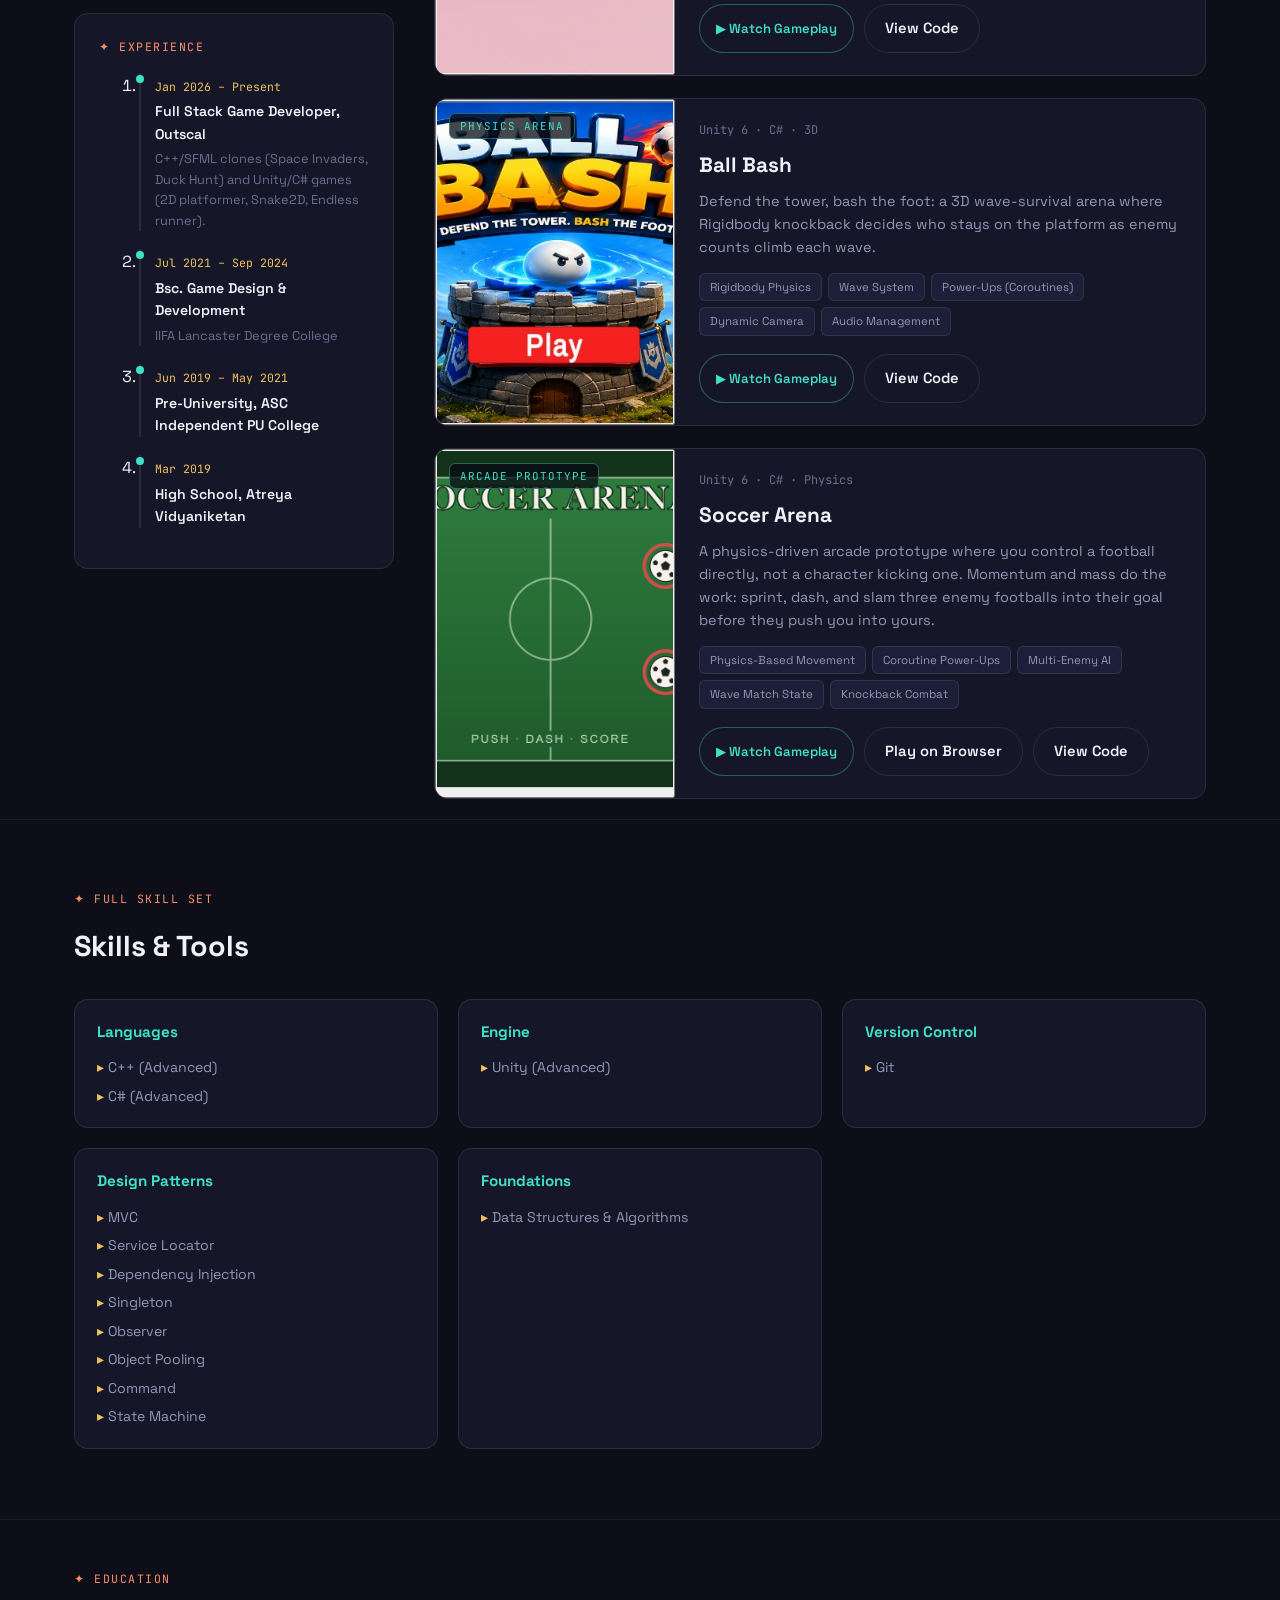
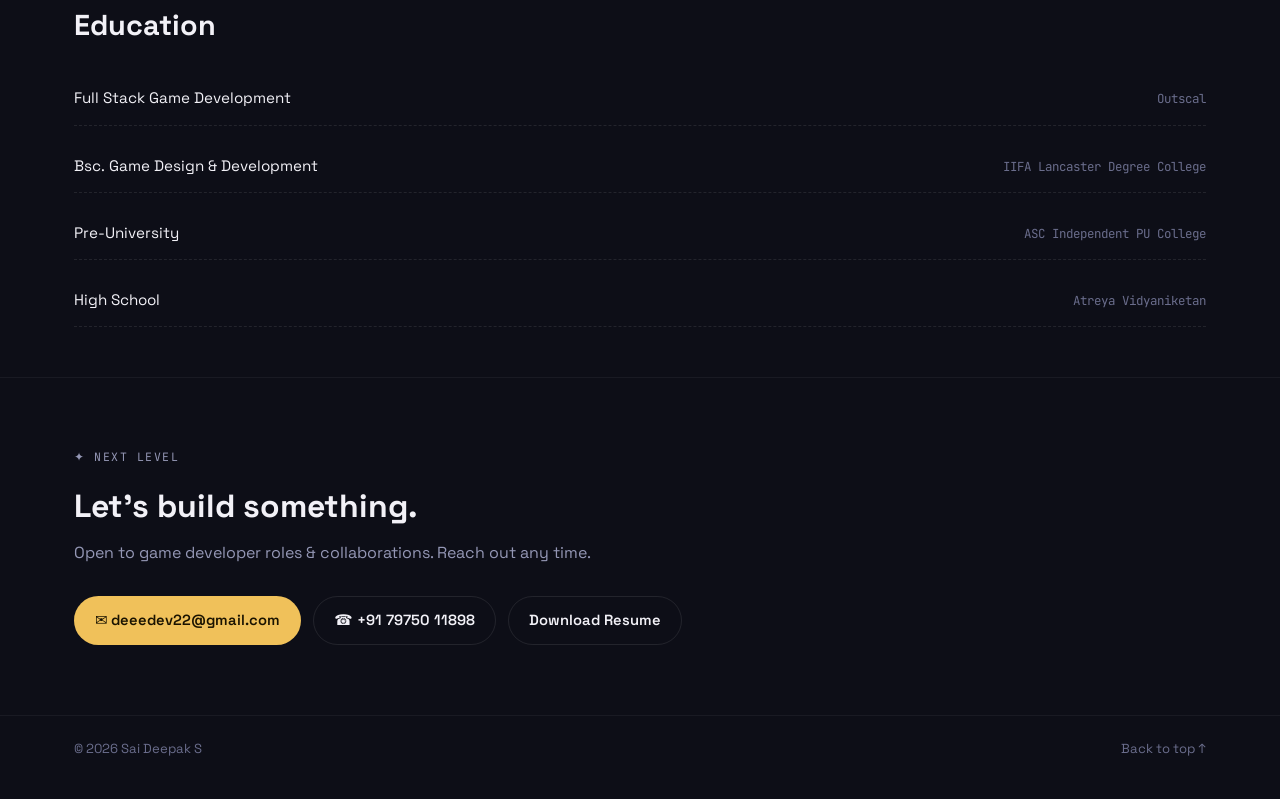
==== commit e1be208d: "Force resume cache busting" ====
--- a/index.html
+++ b/index.html
@@ -32,7 +32,7 @@
     </nav>
 
     <div class="navbar__actions">
-      <a class="btn btn--ghost" href="assets/DeepakSubramanian_Resume.pdf" target="_blank" rel="noopener">Resume</a>
+      <a class="btn btn--ghost" href="assets/DeepakSubramanian_Resume.pdf?v=20260717" target="_blank" rel="noopener">Resume</a>
       <button class="navtoggle" id="navToggle" aria-label="Toggle menu" aria-expanded="false">
         <span></span><span></span><span></span>
       </button>
@@ -55,7 +55,7 @@
 
       <div class="hero__cta">
         <a href="#projects" class="btn btn--primary">▶ View Projects</a>
-        <a href="assets/DeepakSubramanian_Resume.pdf" target="_blank" rel="noopener" class="btn btn--outline">Download Resume</a>
+        <a href="assets/DeepakSubramanian_Resume.pdf?v=20260717" target="_blank" rel="noopener" class="btn btn--outline">Download Resume</a>
       </div>
 
       <dl class="hero__stats">
@@ -233,7 +233,7 @@
     <div class="contact__actions">
       <a class="btn btn--primary" href="mailto:deeedev22@gmail.com">✉ deeedev22@gmail.com</a>
       <a class="btn btn--outline" href="tel:+917975011898">☎ +91 79750 11898</a>
-      <a class="btn btn--outline" href="assets/DeepakSubramanian_Resume.pdf" target="_blank" rel="noopener">Download Resume</a>
+      <a class="btn btn--outline" href="assets/DeepakSubramanian_Resume.pdf?v=20260717" target="_blank" rel="noopener">Download Resume</a>
     </div>
   </div>
 </section>
